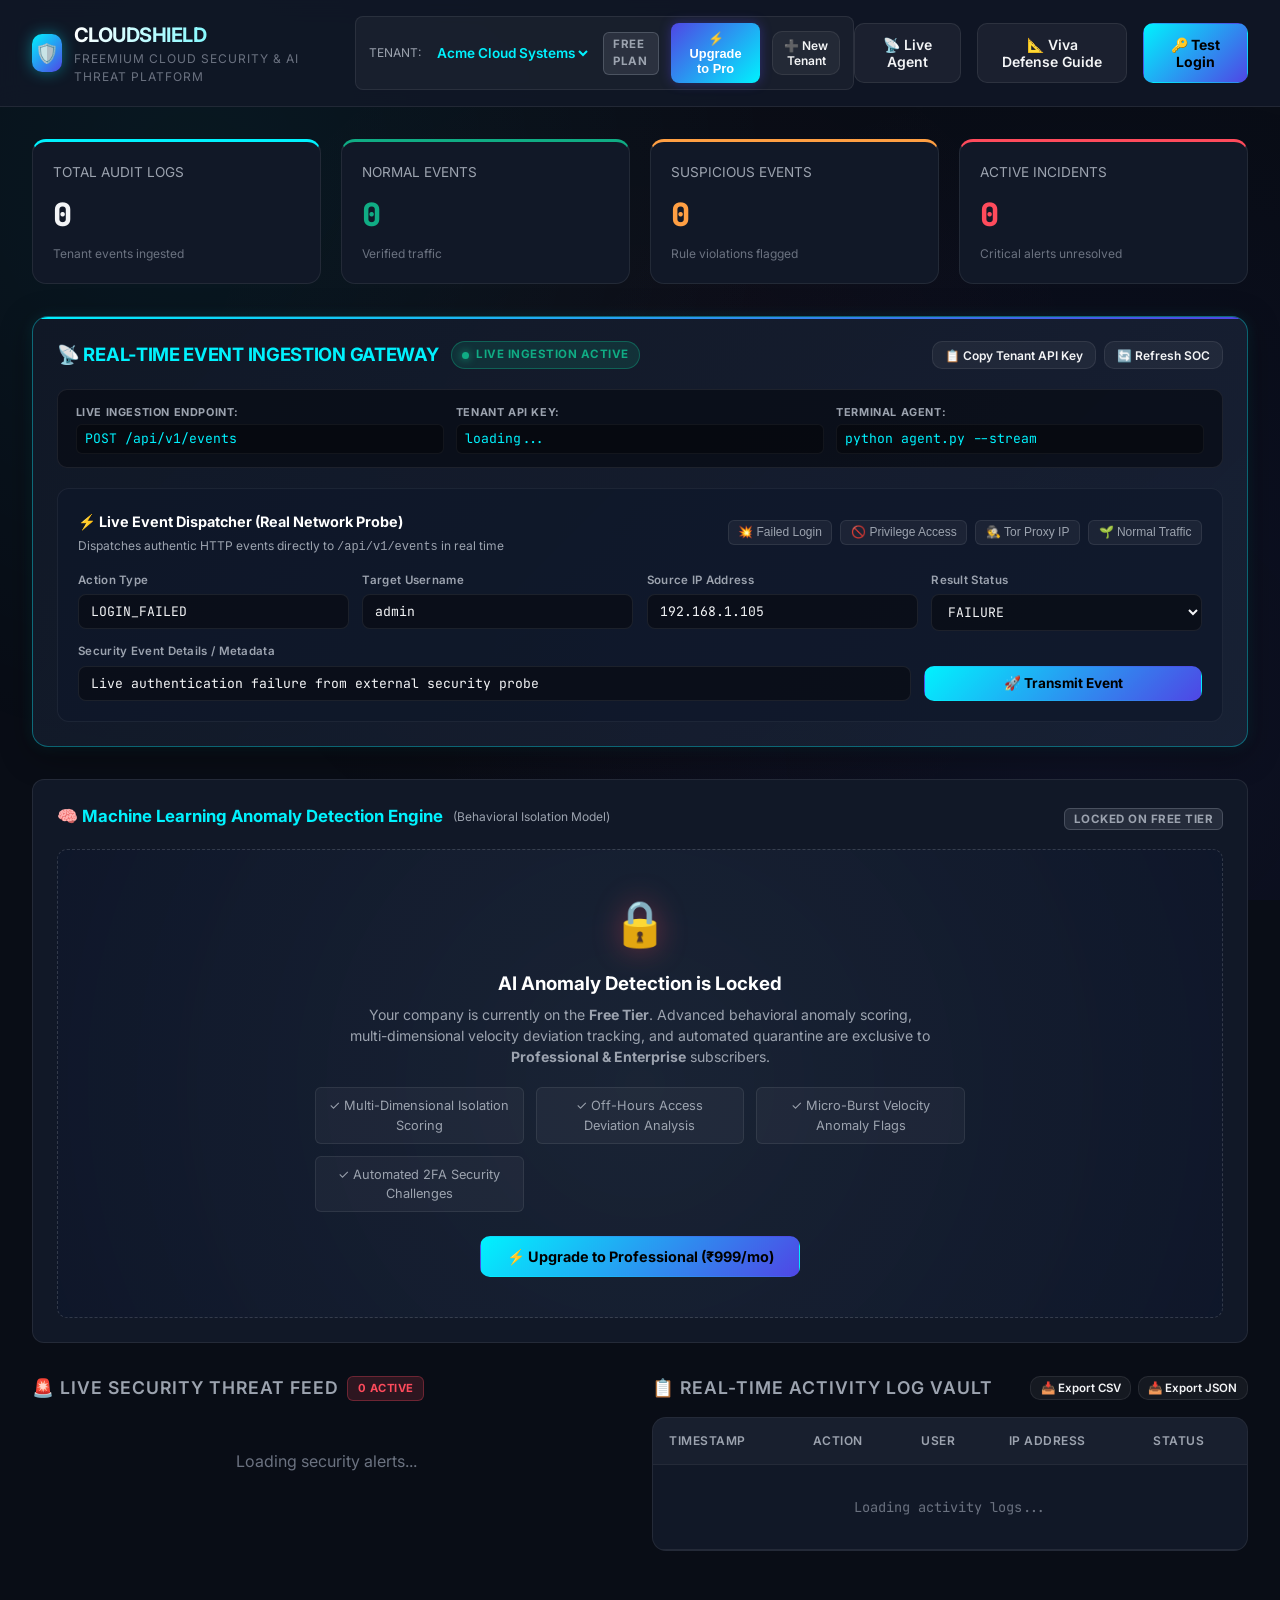
==== static/index.html @ aa95e827 "Initial commit: CloudShield - Freemium Cloud Cybersecurity Platform" ====
<!DOCTYPE html>
<html lang="en">
<head>
  <meta charset="UTF-8">
  <meta name="viewport" content="width=device-width, initial-scale=1.0">
  <title>CloudShield - Freemium Cloud Cybersecurity Platform (SIEM)</title>
  <link rel="stylesheet" href="/static/styles.css">
  <link rel="preconnect" href="https://fonts.googleapis.com">
  <link rel="preconnect" href="https://fonts.gstatic.com" crossorigin>
  <link href="https://fonts.googleapis.com/css2?family=Inter:wght@400;500;600;700;800&family=JetBrains+Mono:wght@400;600;700&display=swap" rel="stylesheet">
</head>
<body>
  <div class="bg-mesh"></div>

  <!-- Navbar -->
  <header class="navbar">
    <div class="brand">
      <div class="brand-icon">🛡️</div>
      <div>
        <div class="brand-title">CLOUDSHIELD</div>
        <div class="brand-subtitle">Freemium Cloud Security & AI Threat Platform</div>
      </div>
    </div>

    <!-- Multi-Tenant Organization Switcher -->
    <div class="tenant-bar">
      <span style="font-size: 0.75rem; color: var(--text-muted);">TENANT:</span>
      <select id="tenantSelect" class="tenant-select" onchange="changeTenant(this.value)">
        <option value="1">Acme Cloud Systems</option>
        <option value="2">Nexus Cyber Tech</option>
      </select>
      <span id="tenantPlanBadge" class="plan-badge FREE">FREE PLAN</span>
      <button id="upgradeNavBtn" class="btn-upgrade-nav" onclick="openModal('pricingModal')">
        ⚡ Upgrade to Pro
      </button>
      <button class="btn btn-secondary" style="padding: 0.35rem 0.65rem; font-size: 0.75rem;" onclick="openModal('companyModal')">
        ➕ New Tenant
      </button>
    </div>

    <div class="nav-actions">
      <button class="btn btn-secondary" onclick="openModal('agentModal')">📡 Live Agent</button>
      <button class="btn btn-secondary" onclick="openModal('vivaModal')">📐 Viva Defense Guide</button>
      <button class="btn btn-primary" onclick="openModal('authModal')">🔑 Test Login</button>
    </div>
  </header>

  <main class="container">
    
    <!-- Top Metrics Row -->
    <div class="metrics-grid">
      <div class="card card-glow-cyan">
        <div class="card-title">TOTAL AUDIT LOGS</div>
        <div class="card-value" id="metricTotalLogs">0</div>
        <div class="card-desc">Tenant events ingested</div>
      </div>
      <div class="card card-glow-green">
        <div class="card-title">NORMAL EVENTS</div>
        <div class="card-value" id="metricNormalLogs" style="color: var(--severity-low);">0</div>
        <div class="card-desc">Verified traffic</div>
      </div>
      <div class="card card-glow-orange">
        <div class="card-title">SUSPICIOUS EVENTS</div>
        <div class="card-value" id="metricSuspiciousLogs" style="color: var(--severity-high);">0</div>
        <div class="card-desc">Rule violations flagged</div>
      </div>
      <div class="card card-glow-red">
        <div class="card-title">ACTIVE INCIDENTS</div>
        <div class="card-value" id="metricActiveAlerts" style="color: var(--severity-critical);">0</div>
        <div class="card-desc">Critical alerts unresolved</div>
      </div>
    </div>

    <!-- Real-Time Live Security Ingestion Gateway -->
    <section class="gateway-panel">
      <div class="gateway-header">
        <div class="gateway-title">
          <span>📡 REAL-TIME EVENT INGESTION GATEWAY</span>
          <span class="live-pulse-badge">
            <span class="pulse-dot"></span> LIVE INGESTION ACTIVE
          </span>
        </div>
        <div style="display: flex; gap: 0.5rem; align-items: center;">
          <button class="btn btn-secondary" style="padding: 0.35rem 0.75rem; font-size: 0.75rem;" onclick="copyApiKey()">
            📋 Copy Tenant API Key
          </button>
          <button class="btn btn-secondary" style="padding: 0.35rem 0.75rem; font-size: 0.75rem;" onclick="refreshDashboard()">
            🔄 Refresh SOC
          </button>
        </div>
      </div>

      <!-- Ingestion Credentials & Endpoint Bar -->
      <div class="gateway-creds-bar">
        <div class="cred-item">
          <span class="cred-label">LIVE INGESTION ENDPOINT:</span>
          <code class="cred-value" id="gatewayEndpoint">POST /api/v1/events</code>
        </div>
        <div class="cred-item">
          <span class="cred-label">TENANT API KEY:</span>
          <code class="cred-value" id="gatewayApiKey">loading...</code>
        </div>
        <div class="cred-item">
          <span class="cred-label">TERMINAL AGENT:</span>
          <code class="cred-value">python agent.py --stream</code>
        </div>
      </div>

      <!-- Quick Live Probe & Dispatch Form -->
      <div class="gateway-body">
        <div class="dispatcher-card">
          <div class="dispatcher-header">
            <div>
              <span style="font-weight: 700; color: #fff; font-size: 0.9rem;">⚡ Live Event Dispatcher (Real Network Probe)</span>
              <span style="font-size: 0.75rem; color: var(--text-muted); display: block; margin-top: 0.2rem;">Dispatches authentic HTTP events directly to <code>/api/v1/events</code> in real time</span>
            </div>
            <!-- Quick Presets -->
            <div class="preset-buttons">
              <button type="button" class="preset-btn" onclick="applyProbePreset('brute-force')">💥 Failed Login</button>
              <button type="button" class="preset-btn" onclick="applyProbePreset('privilege')">🚫 Privilege Access</button>
              <button type="button" class="preset-btn" onclick="applyProbePreset('tor')">🕵️ Tor Proxy IP</button>
              <button type="button" class="preset-btn" onclick="applyProbePreset('normal')">🌱 Normal Traffic</button>
            </div>
          </div>

          <form id="liveEventForm" onsubmit="handleLiveEventSubmit(event)" class="live-event-form">
            <div class="form-row">
              <div class="form-col">
                <label class="form-label-sm">Action Type</label>
                <input type="text" id="liveAction" class="form-input-sm" value="LOGIN_FAILED" required>
              </div>
              <div class="form-col">
                <label class="form-label-sm">Target Username</label>
                <input type="text" id="liveUser" class="form-input-sm" value="admin" required>
              </div>
              <div class="form-col">
                <label class="form-label-sm">Source IP Address</label>
                <input type="text" id="liveIp" class="form-input-sm" value="192.168.1.105" required>
              </div>
              <div class="form-col">
                <label class="form-label-sm">Result Status</label>
                <select id="liveStatus" class="form-input-sm">
                  <option value="FAILURE" selected>FAILURE</option>
                  <option value="SUCCESS">SUCCESS</option>
                  <option value="BLOCKED">BLOCKED</option>
                </select>
              </div>
            </div>
            <div class="form-row" style="margin-top: 0.75rem; align-items: flex-end;">
              <div class="form-col" style="flex: 3;">
                <label class="form-label-sm">Security Event Details / Metadata</label>
                <input type="text" id="liveDetails" class="form-input-sm" value="Live authentication failure from external security probe" required>
              </div>
              <div class="form-col" style="flex: 1;">
                <button type="submit" id="btnSendLiveEvent" class="btn btn-primary btn-glow" style="width: 100%; padding: 0.55rem 1rem; font-size: 0.85rem;">
                  🚀 Transmit Event
                </button>
              </div>
            </div>
          </form>
        </div>
      </div>
    </section>

    <!-- PRO FEATURE: AI & Machine Learning Anomaly Detection Card -->
    <section class="ai-section">
      <div class="ai-header">
        <div class="ai-title">
          <span>🧠 Machine Learning Anomaly Detection Engine</span>
          <span style="font-size: 0.75rem; font-weight: normal; color: var(--text-muted);">(Behavioral Isolation Model)</span>
        </div>
        <div id="aiPlanStatusTag">
          <span class="plan-badge FREE">LOCKED ON FREE TIER</span>
        </div>
      </div>

      <!-- View 1: When Feature is Locked (Free Plan) -->
      <div id="aiLockedContainer" class="ai-locked-overlay">
        <div class="lock-shield-icon">🔒</div>
        <h3 style="color: #fff; margin-bottom: 0.4rem;">AI Anomaly Detection is Locked</h3>
        <p style="color: var(--text-muted); max-width: 580px; font-size: 0.88rem;">
          Your company is currently on the <strong>Free Tier</strong>. Advanced behavioral anomaly scoring, multi-dimensional velocity deviation tracking, and automated quarantine are exclusive to <strong>Professional & Enterprise</strong> subscribers.
        </p>

        <div class="preview-features-grid">
          <div class="preview-pill">✓ Multi-Dimensional Isolation Scoring</div>
          <div class="preview-pill">✓ Off-Hours Access Deviation Analysis</div>
          <div class="preview-pill">✓ Micro-Burst Velocity Anomaly Flags</div>
          <div class="preview-pill">✓ Automated 2FA Security Challenges</div>
        </div>

        <button class="btn btn-primary btn-glow" style="padding: 0.65rem 1.6rem; font-size: 0.9rem;" onclick="openModal('pricingModal')">
          ⚡ Upgrade to Professional (₹999/mo)
        </button>
      </div>

      <!-- View 2: When Feature is Unlocked (Pro Plan) -->
      <div id="aiUnlockedContainer" style="display: none;">
        <div style="display: flex; justify-content: space-between; align-items: center; margin-bottom: 1rem;">
          <div style="font-size: 0.85rem; color: var(--severity-low); font-weight: 600;">
            ✓ Live AI Behavioral Engine Active • Continuous Tenant Scanning
          </div>
          <button class="btn btn-secondary" style="font-size: 0.78rem; padding: 0.35rem 0.8rem;" onclick="fetchAiAnomalies()">
            ⚡ Re-scan Behavioral Model
          </button>
        </div>
        <div class="anomaly-cards-grid" id="aiAnomalyFeed">
          <!-- Dynamically populated anomaly cards -->
        </div>
      </div>
    </section>

    <!-- Main 2-Column Grid -->
    <div class="dashboard-columns">
      
      <!-- Left Column: Active Security Alerts -->
      <div>
        <div class="section-title">
          <span>🚨 Live Security Threat Feed</span>
          <span id="alertCountBadge" class="alert-badge CRITICAL">0 ACTIVE</span>
        </div>
        <div class="alert-feed" id="alertFeedContainer">
          <div style="text-align: center; color: var(--text-dim); padding: 2rem;">Loading security alerts...</div>
        </div>
      </div>

      <!-- Right Column: Audit Log Vault -->
      <div>
        <div class="section-title" style="display: flex; justify-content: space-between; align-items: center;">
          <span>📋 Real-Time Activity Log Vault</span>
          <div style="display: flex; gap: 0.4rem;">
            <button class="btn btn-secondary" style="padding: 0.25rem 0.6rem; font-size: 0.72rem;" onclick="exportAuditLogs()">
              📥 Export CSV
            </button>
            <button class="btn btn-secondary" style="padding: 0.25rem 0.6rem; font-size: 0.72rem;" onclick="exportIncidentsJson()">
              📥 Export JSON
            </button>
          </div>
        </div>
        <div class="table-card">
          <div class="table-responsive">
            <table class="cyber-table">
              <thead>
                <tr>
                  <th>Timestamp</th>
                  <th>Action</th>
                  <th>User</th>
                  <th>IP Address</th>
                  <th>Status</th>
                </tr>
              </thead>
              <tbody id="logsTableBody">
                <tr>
                  <td colspan="5" style="text-align: center; color: var(--text-dim); padding: 2rem;">Loading activity logs...</td>
                </tr>
              </tbody>
            </table>
          </div>
        </div>
      </div>

    </div>

  </main>

  <!-- Modal 1: Test User Authentication Portal -->
  <div class="modal-overlay" id="authModal">
    <div class="modal-box">
      <div class="modal-header">
        <div class="modal-title">🔐 Test User Login Portal</div>
        <button class="close-btn" onclick="closeModal('authModal')">&times;</button>
      </div>
      <p style="font-size: 0.85rem; color: var(--text-muted); margin-bottom: 1.25rem;">
        Test real authentication requests. Entering an incorrect password 3 times will automatically trigger the <strong>Brute Force Security Alert</strong>!
      </p>
      <form id="loginForm" onsubmit="handleTestLogin(event)">
        <div class="form-group">
          <label class="form-label">Username</label>
          <input type="text" id="loginUsername" class="form-input" value="student_user" required>
        </div>
        <div class="form-group">
          <label class="form-label">Password</label>
          <input type="password" id="loginPassword" class="form-input" placeholder="Enter password (User@123)" required>
        </div>
        <div style="display: flex; gap: 1rem; margin-top: 1.5rem;">
          <button type="submit" class="btn btn-primary" style="flex: 1;">Login Attempt</button>
          <button type="button" class="btn btn-danger" style="flex: 1;" onclick="handleWrongLogin()">Simulate Wrong Password</button>
        </div>
      </form>
    </div>
  </div>

  <!-- Modal 2: System Architecture & Viva Guide -->
  <div class="modal-overlay" id="vivaModal">
    <div class="modal-box" style="max-width: 720px;">
      <div class="modal-header">
        <div class="modal-title">📐 Architecture & Academic Viva Defense Guide</div>
        <button class="close-btn" onclick="closeModal('vivaModal')">&times;</button>
      </div>
      <div style="font-size: 0.88rem; color: var(--text-main); line-height: 1.6; max-height: 480px; overflow-y: auto; padding-right: 0.5rem;">
        <h4 style="color: var(--accent-cyan); margin-bottom: 0.5rem;">1. Multi-Tenant Cloud SaaS Model</h4>
        <p style="color: var(--text-muted); margin-bottom: 1rem;">
          CloudShield acts as a central cloud host. Multiple tenant companies securely share a single centralized database and backend logic, partitioned cleanly by <code>company_id</code> to guarantee 100% logical data isolation.
        </p>

        <h4 style="color: var(--accent-cyan); margin-bottom: 0.5rem;">2. Freemium Security Gating</h4>
        <p style="color: var(--text-muted); margin-bottom: 1rem;">
          Basic audit logging and rule-based threat mitigation are provided free of cost (₹0/mo). Advanced capabilities—such as <strong>AI/ML Anomaly Detection</strong>—are securely feature-gated on the backend and unlocked when upgrading to the Professional plan.
        </p>

        <h4 style="color: var(--accent-cyan); margin-bottom: 0.5rem;">3. Threat Detection Rules</h4>
        <ul style="color: var(--text-muted); margin-left: 1.2rem; margin-bottom: 1rem;">
          <li><strong>Brute Force Rule:</strong> &ge; 3 failed login attempts from same IP in 5 mins &rarr; Critical Alert.</li>
          <li><strong>DDoS Surge Rule:</strong> &ge; 15 HTTP requests in 60 seconds from single IP &rarr; High Alert.</li>
          <li><strong>Privilege Escalation Rule:</strong> Unauthorized endpoint access attempt &rarr; High Alert.</li>
          <li><strong>Tor / Malicious Proxy Rule:</strong> Logins from recognized Tor exit node IPs &rarr; Medium Alert.</li>
        </ul>
      </div>
    </div>
  </div>

  <!-- Modal 3: Freemium Pricing & Upgrade Sandbox Checkout -->
  <div class="modal-overlay" id="pricingModal">
    <div class="modal-box" style="max-width: 820px;">
      <div class="modal-header">
        <div class="modal-title">💎 Choose Subscription Plan</div>
        <button class="close-btn" onclick="closeModal('pricingModal')">&times;</button>
      </div>
      <p style="font-size: 0.85rem; color: var(--text-muted);">
        Select a plan for your active organization. Upgrading triggers an automated sandbox checkout simulation that unlocks premium capabilities in real time.
      </p>

      <div class="pricing-matrix">
        <!-- Tier 1: Free -->
        <div class="tier-box">
          <div>
            <h4 style="color: #9ca3af;">FREE TIER</h4>
            <div class="tier-price">₹0 <small>/ month</small></div>
            <ul class="tier-features">
              <li>✓ Real-Time Audit Logging</li>
              <li>✓ Brute Force Detection</li>
              <li>✓ Basic SOC Dashboard</li>
              <li>✓ 7-Day Log Retention</li>
              <li style="color: var(--text-dim); text-decoration: line-through;">❌ AI Anomaly Detection</li>
              <li style="color: var(--text-dim); text-decoration: line-through;">❌ Automated Email Alerts</li>
            </ul>
          </div>
          <button class="btn btn-secondary" style="width: 100%;" disabled>Current Base Plan</button>
        </div>

        <!-- Tier 2: Professional -->
        <div class="tier-box popular">
          <div class="popular-tag">MOST POPULAR</div>
          <div>
            <h4 style="color: var(--accent-cyan);">PROFESSIONAL</h4>
            <div class="tier-price">₹999 <small>/ month</small></div>
            <ul class="tier-features">
              <li>✓ Everything in Free</li>
              <li>✓ <strong>AI Behavioral Anomaly Engine</strong></li>
              <li>✓ Velocity Deviation Tracking</li>
              <li>✓ Off-Hours Forensics</li>
              <li>✓ 30-Day Log Retention</li>
              <li>✓ Instant Mitigation Actions</li>
            </ul>
          </div>
          <button id="btnUpgradePro" class="btn btn-primary btn-glow" style="width: 100%;" onclick="simulateUpgrade('PROFESSIONAL')">
            ⚡ Upgrade with Sandbox Pay
          </button>
        </div>

        <!-- Tier 3: Enterprise -->
        <div class="tier-box">
          <div>
            <h4 style="color: #f472b6;">ENTERPRISE</h4>
            <div class="tier-price">Custom</div>
            <ul class="tier-features">
              <li>✓ Everything in Professional</li>
              <li>✓ Custom Detection Rules</li>
              <li>✓ Dedicated Cloud SOC Pod</li>
              <li>✓ Unlimited Audit Retention</li>
              <li>✓ 24/7 Priority Response</li>
            </ul>
          </div>
          <button class="btn btn-secondary" style="width: 100%;" onclick="simulateUpgrade('ENTERPRISE')">
            Contact Sales
          </button>
        </div>
      </div>
    </div>
  </div>

  <!-- Modal 4: Onboard New Tenant Company -->
  <div class="modal-overlay" id="companyModal">
    <div class="modal-box" style="max-width: 520px;">
      <div class="modal-header">
        <div class="modal-title">🏢 Onboard New Organization (Tenant)</div>
        <button class="close-btn" onclick="closeModal('companyModal')">&times;</button>
      </div>
      <p style="font-size: 0.85rem; color: var(--text-muted); margin-bottom: 1.25rem;">
        Register a new company on the CloudShield platform. Each company receives isolated audit storage and a default <strong>FREE Plan</strong>.
      </p>
      <form id="companyRegisterForm" onsubmit="handleCompanyRegister(event)">
        <div class="form-group">
          <label class="form-label">Organization / Company Name</label>
          <input type="text" id="newCompanyName" class="form-input" placeholder="e.g. Infosys Cloud Services" required>
        </div>
        <div class="form-group">
          <label class="form-label">Company Domain</label>
          <input type="text" id="newCompanyDomain" class="form-input" placeholder="e.g. infosys.com" required>
        </div>
        <div class="form-group">
          <label class="form-label">Admin Username</label>
          <input type="text" id="newCompanyAdminUser" class="form-input" placeholder="e.g. infy_admin" required>
        </div>
        <div class="form-group">
          <label class="form-label">Admin Email Address</label>
          <input type="email" id="newCompanyAdminEmail" class="form-input" placeholder="e.g. security@infosys.com" required>
        </div>
        <div class="form-group">
          <label class="form-label">Admin Password</label>
          <input type="password" id="newCompanyPassword" class="form-input" placeholder="Enter secure password" required>
        </div>
        <div style="margin-top: 1.5rem;">
          <button type="submit" id="btnCreateTenant" class="btn btn-primary btn-glow" style="width: 100%; padding: 0.75rem;">
            🚀 Create Tenant & Launch FREE SIEM
          </button>
        </div>
      </form>
    </div>
  </div>

  <!-- Modal 5: Live Client Agent & Real-Time API Integration -->
  <div class="modal-overlay" id="agentModal">
    <div class="modal-box" style="max-width: 740px;">
      <div class="modal-header">
        <div class="modal-title">📡 Real-Time Client Agent & Log Streamer</div>
        <button class="close-btn" onclick="closeModal('agentModal')">&times;</button>
      </div>
      <div style="font-size: 0.88rem; color: var(--text-main); line-height: 1.6; max-height: 480px; overflow-y: auto; padding-right: 0.5rem;">
        <p style="color: var(--text-muted); margin-bottom: 1rem;">
          CloudShield includes a standalone, zero-dependency Python client agent (<code>agent.py</code>) that streams authentic security events over the network in real time.
        </p>

        <h4 style="color: var(--accent-cyan); margin-bottom: 0.4rem;">1. Terminal Agent Quick Commands</h4>
        <pre class="code-box"><code># Verify Gateway Connectivity
python agent.py --status

# Continuous Live Streaming (Telemetry & Audit events every 3s)
python agent.py --stream

# Transmit Real Live Attack Traffic (Over HTTP API)
python agent.py --attack brute-force
python agent.py --attack ddos
python agent.py --attack unauthorized
python agent.py --attack tor-exit</code></pre>

        <h4 style="color: var(--accent-cyan); margin-top: 1.25rem; margin-bottom: 0.4rem;">2. Ingest Events via cURL (Any Server / VM)</h4>
        <pre class="code-box"><code>curl -X POST http://127.0.0.1:8000/api/v1/events \
  -H "Content-Type: application/json" \
  -H "X-API-Key: acme_sec_live_9921" \
  -d '{
    "action": "LOGIN_FAILED",
    "username": "admin",
    "ip_address": "192.168.1.105",
    "status": "FAILURE",
    "details": "Rapid invalid password trial"
  }'</code></pre>

        <h4 style="color: var(--accent-cyan); margin-top: 1.25rem; margin-bottom: 0.4rem;">3. Connect Python Web Applications (FastAPI / Flask / Django)</h4>
        <pre class="code-box"><code>import urllib.request, json

def push_cloudshield_audit(action, username, ip, status, details):
    payload = json.dumps({
        "api_key": "acme_sec_live_9921",
        "action": action,
        "username": username,
        "ip_address": ip,
        "status": status,
        "details": details
    }).encode("utf-8")
    req = urllib.request.Request(
        "http://127.0.0.1:8000/api/v1/events",
        data=payload,
        headers={"Content-Type": "application/json"}
    )
    urllib.request.urlopen(req)</code></pre>
      </div>
    </div>
  </div>

  <!-- Toast Notification Container -->
  <div class="toast-container" id="toastContainer"></div>

  <script src="/static/app.js"></script>
</body>
</html>
---- static/styles.css ----
/* Cloud Security Operations Center (SOC) Modern Dark Theme System */
:root {
  --bg-dark: #090d16;
  --bg-card: #111827;
  --bg-card-hover: #1f293d;
  --border-color: rgba(255, 255, 255, 0.08);
  --border-glow: rgba(0, 242, 254, 0.25);
  
  --text-main: #f3f4f6;
  --text-muted: #9ca3af;
  --text-dim: #6b7280;
  
  --accent-cyan: #00f2fe;
  --accent-blue: #4f46e5;
  --accent-blue-light: #6366f1;
  
  --severity-critical: #ff4b5c;
  --severity-critical-bg: rgba(255, 75, 92, 0.15);
  --severity-high: #ff9f43;
  --severity-high-bg: rgba(255, 159, 67, 0.15);
  --severity-medium: #feca57;
  --severity-medium-bg: rgba(254, 202, 87, 0.15);
  --severity-low: #10ac84;
  --severity-low-bg: rgba(16, 172, 132, 0.15);
  
  --font-family: 'Inter', -apple-system, BlinkMacSystemFont, 'Segoe UI', Roboto, Helvetica, Arial, sans-serif;
  --font-mono: 'JetBrains Mono', 'Fira Code', 'Consolas', monospace;
  --shadow-glow: 0 0 20px rgba(0, 242, 254, 0.15);
}

* {
  box-sizing: border-box;
  margin: 0;
  padding: 0;
}

body {
  background-color: var(--bg-dark);
  color: var(--text-main);
  font-family: var(--font-family);
  min-height: 100vh;
  overflow-x: hidden;
  line-height: 1.5;
}

/* Background Animated Gradient Mesh */
.bg-mesh {
  position: fixed;
  top: 0;
  left: 0;
  width: 100vw;
  height: 100vh;
  background: 
    radial-gradient(circle at 15% 20%, rgba(0, 242, 254, 0.05) 0%, transparent 45%),
    radial-gradient(circle at 85% 80%, rgba(79, 70, 229, 0.07) 0%, transparent 50%),
    radial-gradient(circle at 50% 50%, rgba(255, 75, 92, 0.03) 0%, transparent 60%);
  z-index: -1;
  pointer-events: none;
}

/* Top Navigation Bar */
.navbar {
  display: flex;
  justify-content: space-between;
  align-items: center;
  padding: 1rem 2rem;
  background: rgba(17, 24, 39, 0.85);
  backdrop-filter: blur(12px);
  border-bottom: 1px solid var(--border-color);
  position: sticky;
  top: 0;
  z-index: 100;
}

.brand {
  display: flex;
  align-items: center;
  gap: 0.75rem;
}

.brand-icon {
  width: 38px;
  height: 38px;
  background: linear-gradient(135deg, var(--accent-cyan), var(--accent-blue));
  border-radius: 10px;
  display: flex;
  align-items: center;
  justify-content: center;
  font-size: 1.2rem;
  box-shadow: 0 0 15px rgba(0, 242, 254, 0.4);
}

.brand-title {
  font-size: 1.25rem;
  font-weight: 700;
  letter-spacing: -0.5px;
  background: linear-gradient(90deg, #ffffff, var(--accent-cyan));
  -webkit-background-clip: text;
  -webkit-text-fill-color: transparent;
}

.brand-subtitle {
  font-size: 0.75rem;
  color: var(--text-dim);
  text-transform: uppercase;
  letter-spacing: 1px;
}

.nav-actions {
  display: flex;
  align-items: center;
  gap: 1rem;
}

.system-status {
  display: flex;
  align-items: center;
  gap: 0.5rem;
  background: rgba(16, 172, 132, 0.1);
  border: 1px solid rgba(16, 172, 132, 0.3);
  padding: 0.4rem 0.8rem;
  border-radius: 20px;
  font-size: 0.8rem;
  color: var(--severity-low);
  font-weight: 600;
}

.status-dot {
  width: 8px;
  height: 8px;
  background-color: var(--severity-low);
  border-radius: 50%;
  box-shadow: 0 0 8px var(--severity-low);
  animation: pulse 2s infinite;
}

@keyframes pulse {
  0% { transform: scale(0.95); opacity: 0.8; }
  50% { transform: scale(1.25); opacity: 1; box-shadow: 0 0 12px var(--severity-low); }
  100% { transform: scale(0.95); opacity: 0.8; }
}

/* Container Layout */
.container {
  max-width: 1440px;
  margin: 0 auto;
  padding: 2rem;
}

/* Section Header */
.section-title {
  font-size: 1.1rem;
  font-weight: 600;
  color: var(--text-muted);
  text-transform: uppercase;
  letter-spacing: 1px;
  margin-bottom: 1rem;
  display: flex;
  align-items: center;
  gap: 0.5rem;
}

/* Metrics Grid Cards */
.metrics-grid {
  display: grid;
  grid-template-columns: repeat(auto-fit, minmax(240px, 1fr));
  gap: 1.25rem;
  margin-bottom: 2rem;
}

.card {
  background: var(--bg-card);
  border: 1px solid var(--border-color);
  border-radius: 14px;
  padding: 1.25rem;
  transition: all 0.3s ease;
  position: relative;
  overflow: hidden;
}

.card:hover {
  border-color: var(--border-glow);
  box-shadow: var(--shadow-glow);
  transform: translateY(-2px);
}

.card-title {
  font-size: 0.85rem;
  color: var(--text-muted);
  margin-bottom: 0.5rem;
}

.card-value {
  font-size: 2rem;
  font-weight: 800;
  font-family: var(--font-mono);
  letter-spacing: -1px;
}

.card-desc {
  font-size: 0.75rem;
  color: var(--text-dim);
  margin-top: 0.4rem;
}

.card-glow-cyan { border-top: 3px solid var(--accent-cyan); }
.card-glow-green { border-top: 3px solid var(--severity-low); }
.card-glow-orange { border-top: 3px solid var(--severity-high); }
.card-glow-red { border-top: 3px solid var(--severity-critical); }

/* Real-Time Event Ingestion Gateway Panel */
.gateway-panel {
  background: linear-gradient(135deg, rgba(17, 24, 39, 0.95), rgba(26, 36, 56, 0.85));
  border: 1px solid rgba(0, 242, 254, 0.35);
  border-radius: 16px;
  padding: 1.5rem;
  margin-bottom: 2rem;
  box-shadow: 0 8px 32px rgba(0, 0, 0, 0.4), 0 0 15px rgba(0, 242, 254, 0.1);
  position: relative;
  overflow: hidden;
}

.gateway-panel::before {
  content: "";
  position: absolute;
  top: 0;
  left: 0;
  right: 0;
  height: 2px;
  background: linear-gradient(90deg, #00f2fe, #4f46e5, #00f2fe);
  background-size: 200% auto;
  animation: barGlow 3s linear infinite;
}

@keyframes barGlow {
  0% { background-position: 0% center; }
  100% { background-position: 200% center; }
}

.gateway-header {
  display: flex;
  justify-content: space-between;
  align-items: center;
  flex-wrap: wrap;
  gap: 0.75rem;
  margin-bottom: 1.25rem;
}

.gateway-title {
  font-size: 1.15rem;
  font-weight: 700;
  color: var(--accent-cyan);
  display: flex;
  align-items: center;
  gap: 0.75rem;
  letter-spacing: -0.3px;
}

.live-pulse-badge {
  display: inline-flex;
  align-items: center;
  gap: 0.45rem;
  background: rgba(16, 172, 132, 0.15);
  border: 1px solid rgba(16, 172, 132, 0.4);
  color: #10ac84;
  padding: 0.25rem 0.65rem;
  border-radius: 9999px;
  font-size: 0.72rem;
  font-weight: 700;
  letter-spacing: 0.5px;
}

.pulse-dot {
  width: 7px;
  height: 7px;
  background-color: #10ac84;
  border-radius: 50%;
  box-shadow: 0 0 8px #10ac84;
  animation: pulseDotAnim 1.6s ease-in-out infinite;
}

@keyframes pulseDotAnim {
  0%, 100% { opacity: 1; transform: scale(1); }
  50% { opacity: 0.4; transform: scale(0.8); }
}

/* Credentials Bar */
.gateway-creds-bar {
  display: grid;
  grid-template-columns: repeat(auto-fit, minmax(240px, 1fr));
  gap: 0.75rem;
  background: rgba(9, 13, 22, 0.75);
  border: 1px solid var(--border-color);
  border-radius: 10px;
  padding: 0.85rem 1.1rem;
  margin-bottom: 1.25rem;
}

.cred-item {
  display: flex;
  flex-direction: column;
  gap: 0.25rem;
}

.cred-label {
  font-size: 0.68rem;
  font-weight: 700;
  color: var(--text-muted);
  letter-spacing: 0.6px;
}

.cred-value {
  font-family: var(--font-mono);
  font-size: 0.82rem;
  color: var(--accent-cyan);
  background: rgba(0, 0, 0, 0.35);
  padding: 0.25rem 0.5rem;
  border-radius: 6px;
  border: 1px solid rgba(255, 255, 255, 0.05);
  overflow-x: auto;
  white-space: nowrap;
}

/* Dispatcher Card */
.dispatcher-card {
  background: rgba(15, 23, 42, 0.65);
  border: 1px solid rgba(255, 255, 255, 0.06);
  border-radius: 12px;
  padding: 1.25rem;
}

.dispatcher-header {
  display: flex;
  justify-content: space-between;
  align-items: center;
  flex-wrap: wrap;
  gap: 0.75rem;
  margin-bottom: 1rem;
}

.preset-buttons {
  display: flex;
  gap: 0.5rem;
  flex-wrap: wrap;
}

.preset-btn {
  background: rgba(255, 255, 255, 0.05);
  border: 1px solid var(--border-color);
  color: var(--text-muted);
  border-radius: 6px;
  padding: 0.28rem 0.6rem;
  font-size: 0.75rem;
  cursor: pointer;
  transition: all 0.2s ease;
  font-weight: 500;
}

.preset-btn:hover {
  background: rgba(0, 242, 254, 0.1);
  border-color: var(--accent-cyan);
  color: #fff;
}

.live-event-form .form-row {
  display: flex;
  gap: 0.85rem;
  flex-wrap: wrap;
}

.live-event-form .form-col {
  flex: 1;
  min-width: 140px;
}

.form-label-sm {
  display: block;
  font-size: 0.72rem;
  font-weight: 600;
  color: var(--text-muted);
  margin-bottom: 0.35rem;
  letter-spacing: 0.3px;
}

.form-input-sm {
  width: 100%;
  background: rgba(9, 13, 22, 0.8);
  border: 1px solid var(--border-color);
  border-radius: 8px;
  padding: 0.5rem 0.75rem;
  color: var(--text-main);
  font-family: var(--font-mono);
  font-size: 0.82rem;
  outline: none;
  transition: border-color 0.2s ease;
}

.form-input-sm:focus {
  border-color: var(--accent-cyan);
  box-shadow: 0 0 10px rgba(0, 242, 254, 0.2);
}

/* Cyber Simulation Control Panel */
.sim-panel {
  background: linear-gradient(135deg, rgba(17, 24, 39, 0.9), rgba(31, 41, 61, 0.7));
  border: 1px solid rgba(0, 242, 254, 0.3);
  border-radius: 16px;
  padding: 1.5rem;
  margin-bottom: 2rem;
  box-shadow: 0 8px 32px rgba(0, 0, 0, 0.3);
}

.sim-header {
  display: flex;
  justify-content: space-between;
  align-items: center;
  margin-bottom: 1rem;
}

.sim-title {
  font-size: 1.1rem;
  font-weight: 700;
  color: var(--accent-cyan);
  display: flex;
  align-items: center;
  gap: 0.5rem;
}

.sim-grid {
  display: grid;
  grid-template-columns: repeat(auto-fit, minmax(200px, 1fr));
  gap: 1rem;
}

/* Buttons */
.btn {
  padding: 0.75rem 1.25rem;
  border-radius: 10px;
  font-weight: 600;
  font-size: 0.875rem;
  cursor: pointer;
  border: 1px solid transparent;
  transition: all 0.2s ease;
  display: inline-flex;
  align-items: center;
  justify-content: center;
  gap: 0.5rem;
  font-family: var(--font-family);
}

.btn-primary {
  background: linear-gradient(135deg, var(--accent-cyan), var(--accent-blue));
  color: #000;
  font-weight: 700;
}
.btn-primary:hover {
  box-shadow: 0 0 15px rgba(0, 242, 254, 0.5);
  transform: scale(1.02);
}

.btn-danger {
  background: var(--severity-critical-bg);
  border-color: rgba(255, 75, 92, 0.4);
  color: var(--severity-critical);
}
.btn-danger:hover {
  background: var(--severity-critical);
  color: #fff;
  box-shadow: 0 0 15px rgba(255, 75, 92, 0.4);
}

.btn-warning {
  background: var(--severity-high-bg);
  border-color: rgba(255, 159, 67, 0.4);
  color: var(--severity-high);
}
.btn-warning:hover {
  background: var(--severity-high);
  color: #000;
  box-shadow: 0 0 15px rgba(255, 159, 67, 0.4);
}

.btn-secondary {
  background: rgba(255, 255, 255, 0.05);
  border-color: var(--border-color);
  color: var(--text-main);
}
.btn-secondary:hover {
  background: rgba(255, 255, 255, 0.1);
  border-color: var(--text-muted);
}

.code-box {
  background: #060910;
  border: 1px solid rgba(255, 255, 255, 0.08);
  border-left: 3px solid var(--accent-cyan);
  border-radius: 8px;
  padding: 0.85rem 1rem;
  overflow-x: auto;
  font-family: var(--font-mono);
  font-size: 0.8rem;
  color: #38bdf8;
  line-height: 1.5;
  margin: 0.5rem 0 1rem;
}

/* Main Dashboard 2-Column Section */
.dashboard-columns {
  display: grid;
  grid-template-columns: 1fr 1fr;
  gap: 1.5rem;
  margin-bottom: 2rem;
}

@media (max-width: 1024px) {
  .dashboard-columns {
    grid-template-columns: 1fr;
  }
}

/* Alert List Cards */
.alert-feed {
  display: flex;
  flex-direction: column;
  gap: 1rem;
  max-height: 480px;
  overflow-y: auto;
  padding-right: 0.5rem;
}

/* Custom Scrollbar */
.alert-feed::-webkit-scrollbar,
.table-responsive::-webkit-scrollbar {
  width: 6px;
  height: 6px;
}
.alert-feed::-webkit-scrollbar-thumb,
.table-responsive::-webkit-scrollbar-thumb {
  background: rgba(255, 255, 255, 0.15);
  border-radius: 4px;
}

.alert-card {
  background: var(--bg-card);
  border: 1px solid var(--border-color);
  border-left: 4px solid var(--text-dim);
  border-radius: 12px;
  padding: 1rem;
  display: flex;
  flex-direction: column;
  gap: 0.5rem;
  transition: all 0.2s ease;
}

.alert-card.CRITICAL { border-left-color: var(--severity-critical); background: rgba(255, 75, 92, 0.05); }
.alert-card.HIGH { border-left-color: var(--severity-high); background: rgba(255, 159, 67, 0.05); }
.alert-card.MEDIUM { border-left-color: var(--severity-medium); background: rgba(254, 202, 87, 0.05); }

.alert-header {
  display: flex;
  justify-content: space-between;
  align-items: center;
}

.alert-badge {
  padding: 0.2rem 0.6rem;
  border-radius: 6px;
  font-size: 0.7rem;
  font-weight: 700;
  text-transform: uppercase;
  letter-spacing: 0.5px;
}

.alert-badge.CRITICAL { background: var(--severity-critical-bg); color: var(--severity-critical); border: 1px solid rgba(255, 75, 92, 0.3); }
.alert-badge.HIGH { background: var(--severity-high-bg); color: var(--severity-high); border: 1px solid rgba(255, 159, 67, 0.3); }
.alert-badge.MEDIUM { background: var(--severity-medium-bg); color: var(--severity-medium); border: 1px solid rgba(254, 202, 87, 0.3); }

.alert-time {
  font-size: 0.75rem;
  color: var(--text-dim);
  font-family: var(--font-mono);
}

.alert-message {
  font-size: 0.9rem;
  font-weight: 600;
  color: var(--text-main);
}

.alert-meta {
  font-size: 0.78rem;
  color: var(--text-muted);
  display: flex;
  gap: 1rem;
  font-family: var(--font-mono);
}

.alert-actions {
  display: flex;
  justify-content: flex-end;
  margin-top: 0.2rem;
}

/* Data Table */
.table-card {
  background: var(--bg-card);
  border: 1px solid var(--border-color);
  border-radius: 14px;
  overflow: hidden;
}

.table-responsive {
  max-height: 480px;
  overflow-y: auto;
}

.cyber-table {
  width: 100%;
  border-collapse: collapse;
  text-align: left;
  font-size: 0.85rem;
}

.cyber-table th {
  background: rgba(255, 255, 255, 0.03);
  color: var(--text-muted);
  padding: 0.85rem 1rem;
  font-weight: 600;
  border-bottom: 1px solid var(--border-color);
  text-transform: uppercase;
  font-size: 0.75rem;
  letter-spacing: 0.5px;
}

.cyber-table td {
  padding: 0.85rem 1rem;
  border-bottom: 1px solid var(--border-color);
  color: var(--text-main);
  font-family: var(--font-mono);
}

.cyber-table tr:hover {
  background: var(--bg-card-hover);
}

.status-badge {
  padding: 0.2rem 0.5rem;
  border-radius: 4px;
  font-size: 0.7rem;
  font-weight: 700;
}

.status-badge.SUCCESS { background: var(--severity-low-bg); color: var(--severity-low); }
.status-badge.FAILURE,
.status-badge.BLOCKED { background: var(--severity-critical-bg); color: var(--severity-critical); }

/* Modals */
.modal-overlay {
  position: fixed;
  top: 0;
  left: 0;
  width: 100vw;
  height: 100vh;
  background: rgba(0, 0, 0, 0.75);
  backdrop-filter: blur(8px);
  display: flex;
  align-items: center;
  justify-content: center;
  z-index: 200;
  opacity: 0;
  pointer-events: none;
  transition: opacity 0.3s ease;
}

.modal-overlay.active {
  opacity: 1;
  pointer-events: auto;
}

.modal-box {
  background: var(--bg-card);
  border: 1px solid var(--border-glow);
  box-shadow: 0 0 30px rgba(0, 242, 254, 0.2);
  border-radius: 16px;
  width: 90%;
  max-width: 550px;
  padding: 2rem;
  position: relative;
}

.modal-header {
  display: flex;
  justify-content: space-between;
  align-items: center;
  margin-bottom: 1.5rem;
}

.modal-title {
  font-size: 1.25rem;
  font-weight: 700;
  color: var(--accent-cyan);
}

.close-btn {
  background: none;
  border: none;
  color: var(--text-muted);
  font-size: 1.5rem;
  cursor: pointer;
}
.close-btn:hover { color: #fff; }

.form-group {
  margin-bottom: 1.25rem;
}

.form-label {
  display: block;
  font-size: 0.85rem;
  color: var(--text-muted);
  margin-bottom: 0.4rem;
}

.form-input {
  width: 100%;
  padding: 0.75rem 1rem;
  background: rgba(0, 0, 0, 0.4);
  border: 1px solid var(--border-color);
  border-radius: 8px;
  color: #fff;
  font-family: var(--font-mono);
}
.form-input:focus {
  outline: none;
  border-color: var(--accent-cyan);
  box-shadow: 0 0 8px rgba(0, 242, 254, 0.3);
}

/* Toast Notifications */
.toast-container {
  position: fixed;
  bottom: 2rem;
  right: 2rem;
  display: flex;
  flex-direction: column;
  gap: 0.75rem;
  z-index: 300;
}

.toast {
  background: var(--bg-card);
  border: 1px solid var(--accent-cyan);
  box-shadow: var(--shadow-glow);
  border-radius: 10px;
  padding: 1rem 1.25rem;
  color: #fff;
  font-size: 0.88rem;
  animation: slideIn 0.3s ease;
  min-width: 280px;
}

@keyframes slideIn {
  from { transform: translateX(100%); opacity: 0; }
  to { transform: translateX(0); opacity: 1; }
}


/* =========================================================
   MULTI-TENANT SAAS, FREEMIUM PRICING & AI ANOMALY STYLES
   ========================================================= */

.tenant-bar {
  display: flex;
  align-items: center;
  gap: 0.75rem;
  background: rgba(255, 255, 255, 0.04);
  padding: 0.4rem 0.8rem;
  border-radius: 8px;
  border: 1px solid var(--border-color);
}

.tenant-select {
  background: transparent;
  color: var(--accent-cyan);
  border: none;
  font-family: var(--font-family);
  font-size: 0.85rem;
  font-weight: 600;
  outline: none;
  cursor: pointer;
}

.tenant-select option {
  background: var(--bg-card);
  color: var(--text-main);
}

.plan-badge {
  font-size: 0.72rem;
  font-weight: 700;
  padding: 0.2rem 0.55rem;
  border-radius: 6px;
  text-transform: uppercase;
  letter-spacing: 0.5px;
}

.plan-badge.FREE {
  background: rgba(156, 163, 175, 0.15);
  color: #9ca3af;
  border: 1px solid rgba(156, 163, 175, 0.3);
}

.plan-badge.PROFESSIONAL {
  background: linear-gradient(135deg, rgba(0, 242, 254, 0.2), rgba(99, 102, 241, 0.25));
  color: var(--accent-cyan);
  border: 1px solid var(--accent-cyan);
  box-shadow: 0 0 10px rgba(0, 242, 254, 0.3);
}

.plan-badge.ENTERPRISE {
  background: linear-gradient(135deg, rgba(236, 72, 153, 0.2), rgba(168, 85, 247, 0.25));
  color: #f472b6;
  border: 1px solid #f472b6;
  box-shadow: 0 0 10px rgba(236, 72, 153, 0.3);
}

.btn-upgrade-nav {
  background: linear-gradient(135deg, #4f46e5, #00f2fe);
  color: #fff;
  border: none;
  padding: 0.45rem 0.9rem;
  font-size: 0.8rem;
  font-weight: 700;
  border-radius: 8px;
  cursor: pointer;
  display: flex;
  align-items: center;
  gap: 0.4rem;
  transition: transform 0.2s, box-shadow 0.2s;
  box-shadow: 0 0 12px rgba(79, 70, 229, 0.4);
}

.btn-upgrade-nav:hover {
  transform: translateY(-1px);
  box-shadow: 0 0 20px rgba(0, 242, 254, 0.6);
}

/* AI Anomaly Section Card */
.ai-section {
  background: var(--bg-card);
  border: 1px solid var(--border-color);
  border-radius: 12px;
  padding: 1.5rem;
  margin-bottom: 2rem;
  position: relative;
  overflow: hidden;
}

.ai-header {
  display: flex;
  justify-content: space-between;
  align-items: center;
  margin-bottom: 1.25rem;
}

.ai-title {
  display: flex;
  align-items: center;
  gap: 0.6rem;
  font-size: 1.05rem;
  font-weight: 700;
  color: var(--accent-cyan);
}

.ai-locked-overlay {
  display: flex;
  flex-direction: column;
  align-items: center;
  text-align: center;
  padding: 2.5rem 1.5rem;
  background: radial-gradient(circle at center, rgba(30, 41, 59, 0.7) 0%, rgba(15, 23, 42, 0.95) 100%);
  border-radius: 10px;
  border: 1px dashed rgba(255, 255, 255, 0.15);
}

.lock-shield-icon {
  font-size: 2.8rem;
  margin-bottom: 0.75rem;
  filter: drop-shadow(0 0 15px rgba(255, 75, 92, 0.4));
  animation: pulse-lock 2s infinite ease-in-out;
}

@keyframes pulse-lock {
  0%, 100% { transform: scale(1); }
  50% { transform: scale(1.08); }
}

.preview-features-grid {
  display: grid;
  grid-template-columns: repeat(auto-fit, minmax(200px, 1fr));
  gap: 0.75rem;
  width: 100%;
  max-width: 650px;
  margin: 1.25rem 0 1.5rem 0;
}

.preview-pill {
  background: rgba(255, 255, 255, 0.04);
  padding: 0.5rem 0.8rem;
  border-radius: 6px;
  border: 1px solid var(--border-color);
  font-size: 0.8rem;
  color: var(--text-muted);
}

.anomaly-cards-grid {
  display: grid;
  grid-template-columns: repeat(auto-fit, minmax(320px, 1fr));
  gap: 1rem;
}

.anomaly-card {
  background: rgba(255, 255, 255, 0.03);
  border-radius: 10px;
  padding: 1rem;
  border: 1px solid rgba(255, 255, 255, 0.08);
  border-left: 4px solid var(--accent-cyan);
  transition: transform 0.2s ease;
}

.anomaly-card.CRITICAL { border-left-color: var(--severity-critical); }
.anomaly-card.HIGH { border-left-color: var(--severity-high); }
.anomaly-card.MEDIUM { border-left-color: var(--severity-medium); }

.anomaly-card:hover {
  transform: translateY(-2px);
  background: rgba(255, 255, 255, 0.05);
}

.score-badge {
  font-family: var(--font-mono);
  font-size: 0.78rem;
  padding: 0.2rem 0.5rem;
  border-radius: 4px;
  font-weight: 700;
}

/* Pricing Matrix in Modal */
.pricing-matrix {
  display: grid;
  grid-template-columns: repeat(3, 1fr);
  gap: 1.25rem;
  margin-top: 1.5rem;
}

@media (max-width: 768px) {
  .pricing-matrix { grid-template-columns: 1fr; }
}

.tier-box {
  background: rgba(255, 255, 255, 0.02);
  border: 1px solid var(--border-color);
  border-radius: 12px;
  padding: 1.5rem 1.25rem;
  display: flex;
  flex-direction: column;
  justify-content: space-between;
  position: relative;
  transition: border-color 0.2s, box-shadow 0.2s;
}

.tier-box.popular {
  border-color: var(--accent-cyan);
  box-shadow: 0 0 25px rgba(0, 242, 254, 0.2);
  background: linear-gradient(180deg, rgba(0, 242, 254, 0.05) 0%, rgba(17, 24, 39, 0.8) 100%);
}

.popular-tag {
  position: absolute;
  top: -12px;
  left: 50%;
  transform: translateX(-50%);
  background: linear-gradient(90deg, var(--accent-cyan), var(--accent-blue));
  color: #000;
  font-size: 0.68rem;
  font-weight: 800;
  padding: 0.2rem 0.6rem;
  border-radius: 20px;
  letter-spacing: 0.5px;
}

.tier-price {
  font-size: 1.75rem;
  font-weight: 800;
  color: #fff;
  margin: 0.5rem 0 1rem 0;
  font-family: var(--font-mono);
}

.tier-price small {
  font-size: 0.8rem;
  color: var(--text-muted);
  font-weight: normal;
}

.tier-features {
  list-style: none;
  font-size: 0.82rem;
  color: var(--text-muted);
  margin-bottom: 1.5rem;
  display: flex;
  flex-direction: column;
  gap: 0.6rem;
}

.tier-features li {
  display: flex;
  align-items: center;
  gap: 0.5rem;
}
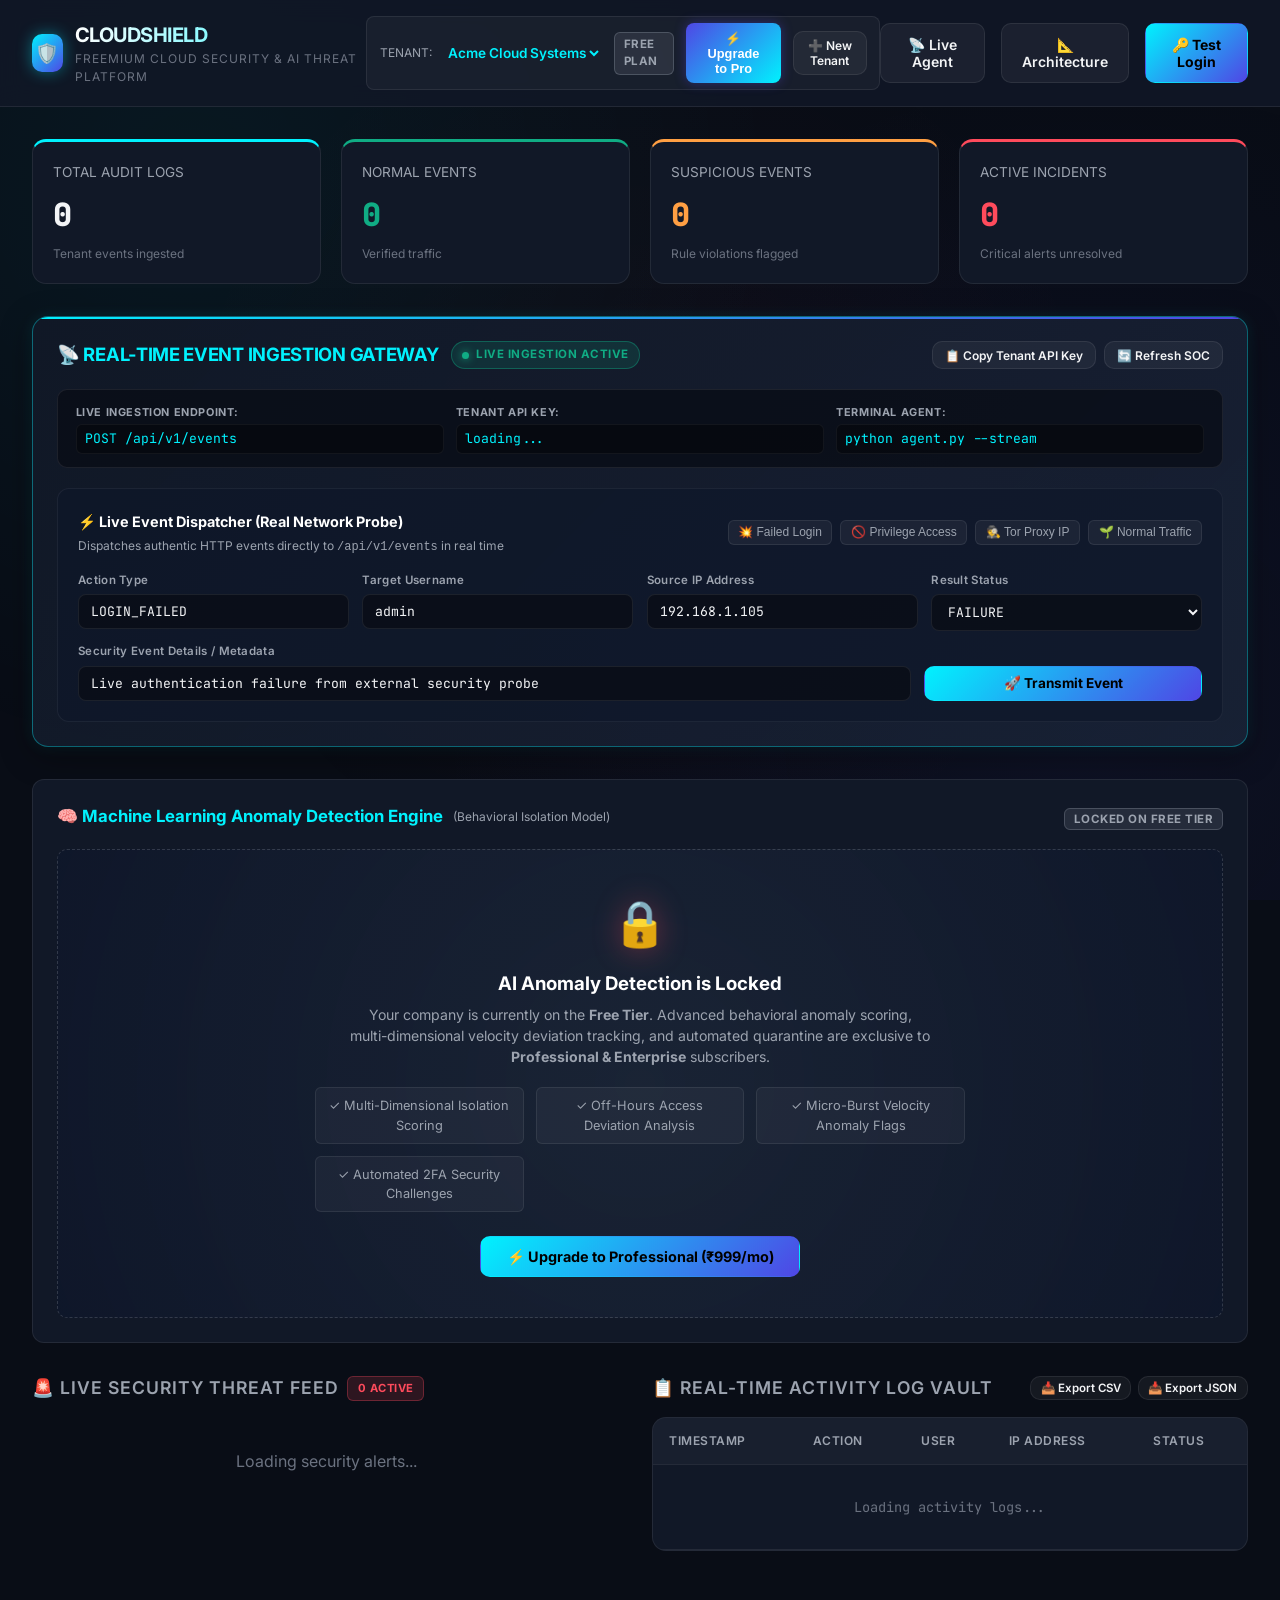
==== commit 6535feb6: "Refactor: Clean repository structure and remove legacy files" ====
--- a/static/index.html
+++ b/static/index.html
@@ -40,7 +40,7 @@
 
     <div class="nav-actions">
       <button class="btn btn-secondary" onclick="openModal('agentModal')">📡 Live Agent</button>
-      <button class="btn btn-secondary" onclick="openModal('vivaModal')">📐 Viva Defense Guide</button>
+      <button class="btn btn-secondary" onclick="openModal('vivaModal')">📐 Architecture</button>
       <button class="btn btn-primary" onclick="openModal('authModal')">🔑 Test Login</button>
     </div>
   </header>
@@ -290,11 +290,11 @@
     </div>
   </div>
 
-  <!-- Modal 2: System Architecture & Viva Guide -->
+  <!-- Modal 2: System Architecture -->
   <div class="modal-overlay" id="vivaModal">
     <div class="modal-box" style="max-width: 720px;">
       <div class="modal-header">
-        <div class="modal-title">📐 Architecture & Academic Viva Defense Guide</div>
+        <div class="modal-title">📐 CloudShield System Architecture</div>
         <button class="close-btn" onclick="closeModal('vivaModal')">&times;</button>
       </div>
       <div style="font-size: 0.88rem; color: var(--text-main); line-height: 1.6; max-height: 480px; overflow-y: auto; padding-right: 0.5rem;">
